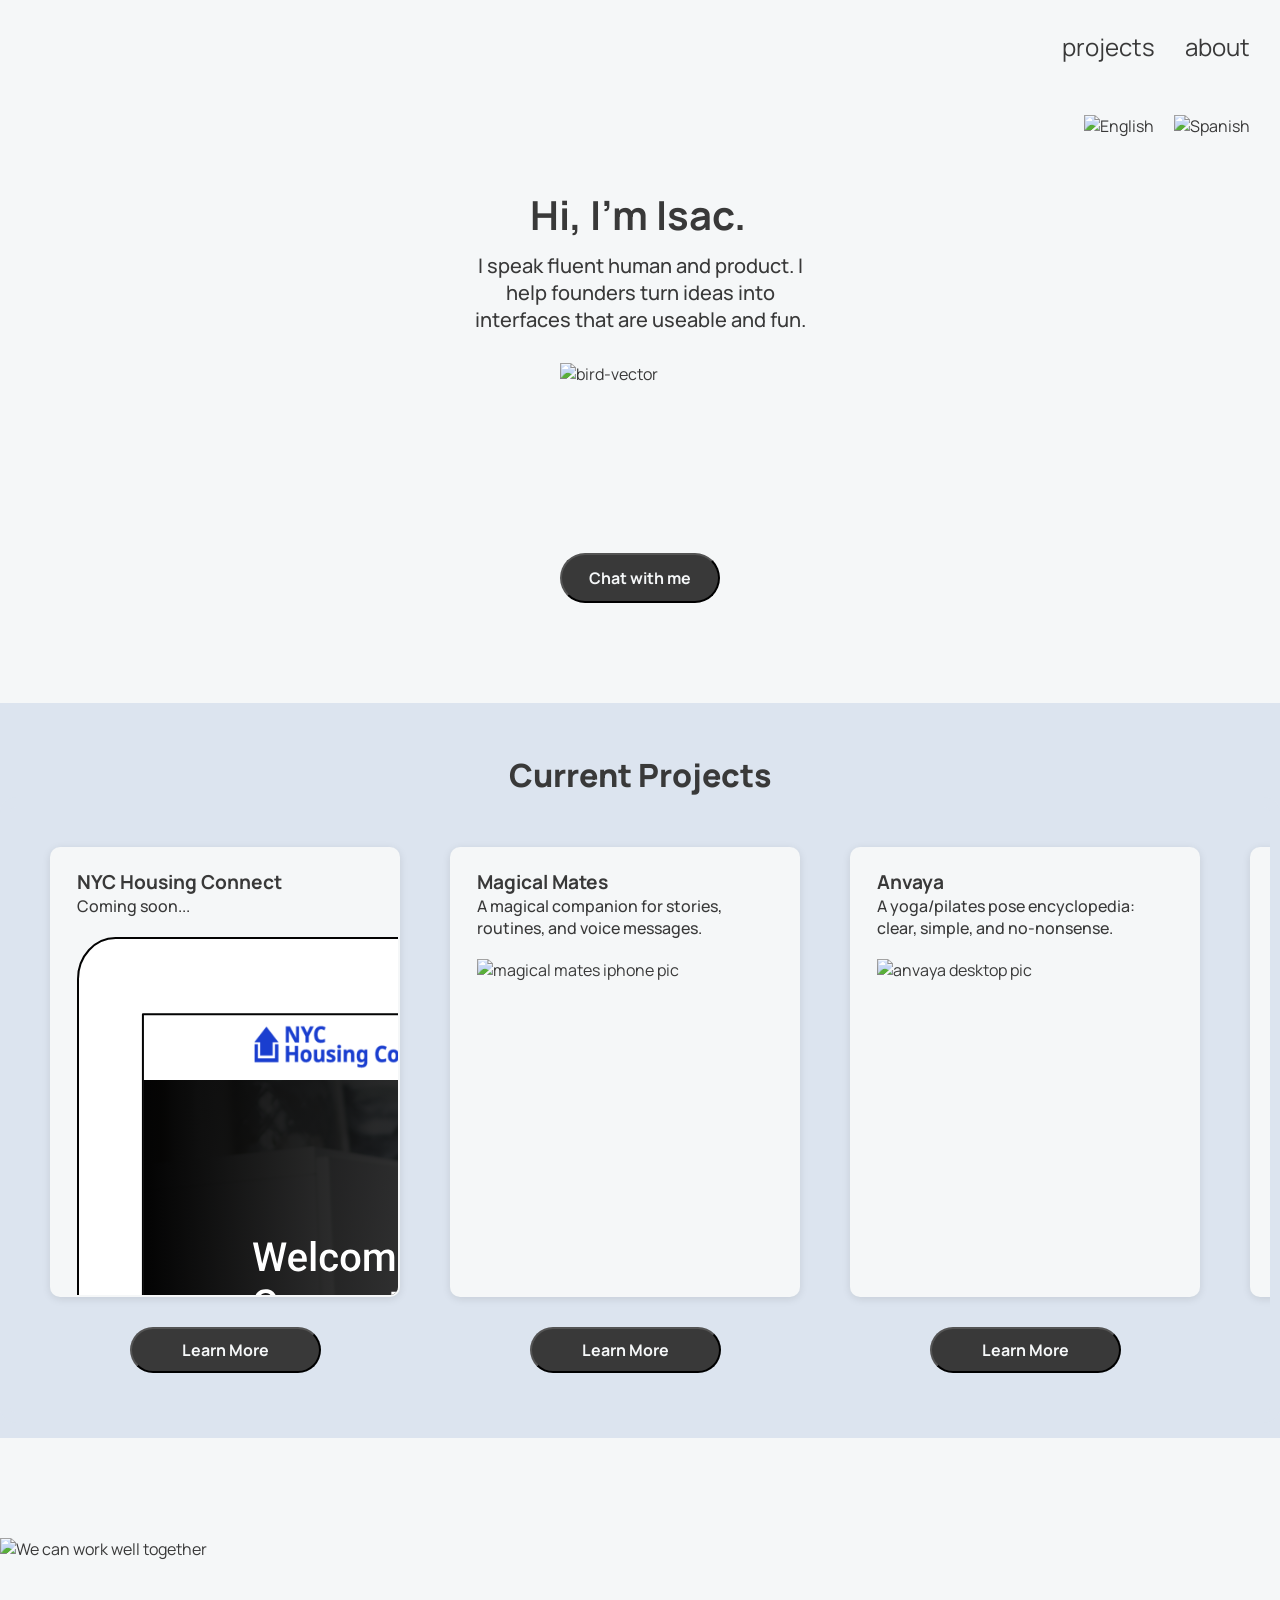
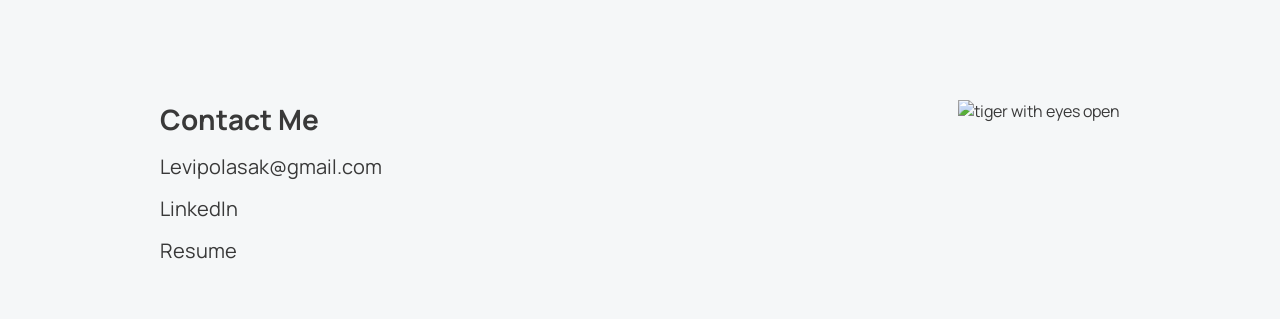
==== index.html @ e6c1c8c8 "Remove spacing in headline" ====
<!DOCTYPE html>
<html lang="en">
<head>
    <meta charset='UTF-8'>
    <meta name="robots" content="noindex,nofollow,noarchive">
    <meta name="googlebot" content="noindex,nofollow,noarchive">
    <meta name="bingbot" content="noindex,nofollow,noarchive">
    <meta name="baiduspider" content="noindex,nofollow,noarchive">
    <meta name="yandex" content="noindex,nofollow,noarchive">
    <meta http-equiv='X-UA-Compatible' content='IE=edge'>
    <meta name='viewport' content='width=device-width, initial-scale=1'>
    <meta name="viewport" content="width=device-width, initial-scale=1.0">
    <title>Isac Polasak | Product Designer</title>
    <link rel="icon" href="./photos/bird.png" type="image/png">
    <link rel='stylesheet' type='text/css' media='screen' href='reset.css'>
    <link rel='stylesheet' type='text/css' media='screen' href='style.css'>
    <link href="https://fonts.googleapis.com/css2?family=Libre+Baskerville:ital,wght@0,400;0,700;1,400&display=swap" rel="stylesheet" />
    <link href="https://fonts.googleapis.com/css2?family=Manrope:wght@100;200;300;400;500;600;700;800;900&display=swap" rel="stylesheet" />
    <script src='script.js'></script>
</head>
    <body>
        <main>
            <header>
                <div id="upper-header">
                    <div id="header-left-side">
                        <a href="./index.html" id="logo-link"></a>
                    </div>
                    <div id="header-right-side">
                        <a href="#section-two">projects</a>
                        <a href="./about.html">about</a>
                    </div>
                </div>
                <div id="lower-header">
                    <a href="index.html"> <img src="./photos/english.png" alt="English" id="english"> </a>
                    <a href="es/indice.html"> <img src="./photos/spanish.png" alt="Spanish" id="spanish"></a>
                </div>
            </header>

            <section id="section-one">
                <h2 class="typewriter"><span class="typed-text">Hi, I'm Isac.</span></h2>
                <p>I speak fluent human and product. I help founders turn ideas into interfaces that are useable and fun.</p>
                <div class="bird-wrapper">
                    <img src="./photos/bird.png" alt="bird-vector" id="section-one-bird">
                    <img src="./photos/birdhover.png" alt="bird-vector" id="bird-hover">
                    <img src="./photos/birdactive.png" alt="bird-vector" id="bird-active">
                </div>
                <button onclick="window.location.href='mailto:Levipolasak@gmail.com'" class="email-button">Chat with me</button>
            </section>


            <section id="section-two">
                <h3>Current Projects</h3>
                <div id="projects">
                    <div class="project-card project-card-desktop" id="nyc-quick-look">
                        <div class="project-card-top" onclick="window.location.href='#'">
                            <div class="project-card-text">
                                <h4>NYC Housing Connect</h4>
                                <p>Coming soon...</p>
                            </div>
                            <img src="./photos/nycdesktop.svg" alt="NYC housing connect pic"  id="nyc-desktop-pic">
                        </div>
                        <button class="project-card-bottom" onclick="window.location.href='#'">Learn More</button>
                    </div>
                    
                    <div class="project-card project-card-iphone" id="mm-quick-look">
                        <div class="project-card-top" onclick="window.location.href='./projects/mm.html'">
                            <div class="project-card-text">
                                <h4>Magical Mates</h4>
                                <p>A magical companion for stories, routines, and voice messages.</p>
                            </div>
                            <img src="./photos/magicalmatesiphone.svg" alt="magical mates iphone pic"  id="mm-iphone-pic">
                        </div>
                        <button class="project-card-bottom" onclick="window.location.href='./projects/mm.html'">Learn More</button>
                    </div>

                    <div class="project-card project-card-desktop" id="anv-quick-look">
                        <div class="project-card-top" onclick="window.location.href='./projects/anvaya.html'">
                            <div class="project-card-text">
                                <h4>Anvaya</h4>
                                <p>A yoga/pilates pose encyclopedia: clear, simple, and no-nonsense.</p>
                            </div>
                            <img src="./photos/anvayadesktop.svg" alt="anvaya desktop pic" id="anvaya-desktop-pic">
                        </div>
                        <button class="project-card-bottom" onclick="window.location.href='./projects/anvaya.html'">Learn More</button>
                    </div>

                    <div class="project-card project-card-iphone" id="bib-quick-look">
                        <div class="project-card-top" onclick="window.location.href='./projects/bib.html'">
                            <div class="project-card-text">
                                <h4>Baked in Brooklyn</h4>
                                <p>Concept for a local bakery app to modernize ordering experiences.</p>
                            </div>
                            <img src="./photos/bakedinbrooklyniphone.svg" alt="bib iphone pic" id="bib-iphone-pic">
                        </div>
                        <button class="project-card-bottom" onclick="window.location.href='./projects/bib.html'">Learn More</button>
                    </div>
                    

                    <div class="project-card project-card-iphone" id="comingsoon-quick-look">
                        <div class="project-card-top">
                            <div class="project-card-text">
                                <h4>Coming soon...</h4>
                                <p>Coming soon...</p>
                            </div>
                            <img src="./photos/comingsoon.png" alt="coming soon" id="coming-soon">
                        </div>
                        <button class="project-card-bottom">Learn More</button>
                    </div>
                </div>
            </section>

            <section id="section-three">
                <img src="./photos/section3image.svg" alt="We can work well together" id="section-three-img">
            </section>

        </main>
        <footer>
            <div id="footer-left-side">
                    <h3>Contact Me</h3>
                    <a href="mailto:Levipolasak@gmail.com" class="email-link">Levipolasak@gmail.com</a>
                    <a href="https://www.linkedin.com/in/polasak/" target="_blank" rel="noopener noreferrer">LinkedIn</a>
                    <a href="isacpolasakresume.pdf" target="_blank" class="resume-button">Resume</a>
                </div>
                <div id="footer-right-side">
                    <img src="./photos/tigerclosed.svg" alt="tiger with eyes closed" id="tiger-closed">
                    <img src="./photos/tigeropen.svg" alt="tiger with eyes open"  id="tiger-open">
                </div>
        </footer>
    </body>
</html>
---- style.css ----
:root {
    --gray-color: #393939;
    --gray-hover: #504a4a;
    --gray-active: #2c2c2c;
    --greige-color: #F5F7F8;
    --blue-hover: rgb(0, 128, 255);
    --darker-greige: rgb(220, 228, 239);
}

* {
    font-family: 'Manrope', sans-serif;
    color:  var(--gray-color);
    margin: 0;
    padding: 0;
    box-sizing: border-box;
    list-style: none;
}

html {
  scroll-behavior: smooth;
}

a {
    text-decoration: none;
}

body {
    background-color: var(--greige-color);
}

/* ====================================================================================
Header
==================================================================================== */


#upper-header {
    display: flex;
    justify-content: space-between;
    padding: 30px;
}

#upper-header a {
    font-family: 'Manrope', sans-serif;
    font-weight: 400;     
    font-size: 1.5rem;
}

#upper-header a:hover {
    text-decoration: underline;
    text-underline-offset: 6px;
}

#upper-header a:active {
    color: var(--blue-hover);
}

#header-right-side {
    display: flex;
    gap: 30px;
}

#header-left-side {
    margin-top: -10px;
}

#logo {
    height: 35px;
}

#logo-link {
    display: block;
    width: 60px;  
    height: 60px; 
    background-image: url('./photos/logo.png');
    background-size: contain;
    background-repeat: no-repeat;
    margin-top: 5px;
}

#logo-link:hover {
    background-image: url('./photos/logo-hover.png');
}

#logo-link:active {
    background-image: url('./photos/logo-active.png');
}

#lower-header {
    display: flex;
    gap: 20px;
    justify-content: flex-end;
    margin-right: 30px;
}


#english, #spanish {
    width: 25px;
    height: 15px;
}

#english:hover, #spanish:hover {
    opacity: 50%;
}

#english:active, #spanish:active {
    opacity: 90%;
}


/* ====================================================================================
Footer
==================================================================================== */

footer {
    background-image: url('./photos/section3bg.png');
    background-size: cover;    
    background-repeat: no-repeat;
    background-position: center;
    display: flex;
    justify-content: space-between;
    padding: 40px 160px;
}

#footer-left-side {
    display: flex;
    flex-direction: column;
}

footer h3 {
    font-family: "Manrope";
    font-size: 1.75rem;
    font-weight: 700;
    white-space: nowrap;
    margin-bottom: 15px;
}

footer a {
    font-size: 1.25rem;
    font-weight: 400;
    margin-bottom: 15px;
}

footer a:hover {
    text-decoration: underline;
    text-underline-offset: 6px;
}

footer a:active {
    color: var(--blue-hover);
    text-decoration: underline;
    text-underline-offset: 6px;
}

footer img {
    width: 250px;
    height: auto;
}

#footer-right-side {
    position: relative;
}

#tiger-closed {
    display: none;
}

#footer-right-side:hover #tiger-open {
    display: none;
}

#footer-right-side:hover #tiger-closed {
    display: block;
}

@media (max-width: 749px) {
    footer {
        padding: 50px 30px 50px 30px;
        height: 320px;
    }
}


/* ====================================================================================
Section 1
==================================================================================== */

#section-one {
    display: flex;
    flex-direction: column;
    gap: 30px;
    max-width: 350px;
    align-items: center;
    margin: 100px auto ; 
    margin-top: 50px;
}

#section-one h2 {
    font-family: "Manrope";
    font-weight: bold;
    font-size: 2.5rem;
    text-align: center;
    margin-bottom: -20px;
}

#section-one p {
    font-family: 'Manrope', sans-serif;
    font-weight: 500;
    font-size: 1.25rem; 
    text-align: center;
}

.bird-wrapper {
    cursor: url('./photos/cursorbird.png'), auto;
    position: relative;
    height: 160px;
    width: 160px;
}

.bird-wrapper img {
    position: absolute;
    top: 0;
    left: 0;
    width: 100%;
    height: 100%;
    object-fit: contain;
    opacity: 0;
    pointer-events: none;
}

#section-one-bird {
    opacity: 1;
}

.bird-wrapper:hover #section-one-bird {
    opacity: 0;
}

.bird-wrapper:hover #bird-hover {
    opacity: 1;
}

.bird-wrapper:active #bird-hover {
    opacity: 0;
}

.bird-wrapper:active #bird-active {
    opacity: 1;
}


#section-one button {
    background-color: var(--gray-color);
    color: var(--greige-color);
    width: 160px;
    height: 50px;
    border-radius: 50px;
    font-size: 1rem; 
    font-family: 'Manrope', sans-serif;
    font-weight: 700;
    cursor: pointer;
}

#section-one button:hover {
    background-color: var(--gray-hover);
}

#section-one button:active {
    background-color: var(--gray-active);
}


/* ====================================================================================
Section 2
==================================================================================== */

#section-two{
    scroll-margin: -20px;;
    padding-top: 50px;
    background-color: var(--darker-greige);
    display: flex;
    flex-direction: column;
    padding-bottom: 15px;
}


#section-two h3 {
    display: flex;
    text-align: center;
    font-family: "Manrope";
    font-weight: 900;
    font-size: 2rem;
    margin: 0 auto;
}

 #projects {
    background-color: var(--blue-purple);
    border-radius: 1rem;
    border: solid 10px var(--darker-greige);
    padding-top: 10px;
    display: flex;
    flex-direction: row;
    overflow-x: auto;
    overflow-y: hidden;
    gap: 30px;
    padding: 40px 20px;
    scroll-snap-type: x mandatory;
    -webkit-overflow-scrolling: touch;
}

.project-card {
    margin-left: 20px;
    flex: 0 0 auto;
    display: flex;
    flex-direction: column;
    align-items: center;
}

.project-card-top {
    width: 350px;
    height: 450px;
    flex: 0 0 auto;
    background-color: var(--greige-color);
    flex-direction: column;
    align-items: center;
    margin-bottom: 20px;
    box-shadow: 0 2px 8px rgba(0,0,0,0.1);
    border-radius: 10px;
    padding: 20px 25px;
    overflow: hidden;
    position: relative;
    border: 2px solid transparent;
    cursor: pointer;
}

.project-card-top:hover {
    border-color: var(--gray-color);
    transition: 0.2s ease-in-out;
}

.project-card-text h4 {
    font-family: "Manrope";
    font-size: 1.2rem;
    font-weight: bold;
}

.project-card-text p {
    font-family: 'Manrope', sans-serif;
    font-size: 1rem;
    font-weight: 500;
}

.project-card img {
    margin: 20px auto 0 auto;
}

.project-card-iphone img {
    max-width: 70%;
    margin: 20px auto 0 auto;
}

#coming-soon {
    margin-top: 45px;
    max-width: 65%;
}

.project-card>button {
    background-color: var(--gray-color);
    color: var(--greige-color);
    padding: 10px 50px;
    border-radius: 50px;
    font-family: 'Manrope', sans-serif;
    font-size: 1rem;
    font-weight: 700;
    margin-top: 10px;
    cursor: pointer;
}

.project-card>button:hover {
    background-color: var(--gray-hover);
}

.project-card>button:active {
    background-color: var(--gray-active);
}


/* ====================================================================================
Section 3
==================================================================================== */

#section-three {
    background-color: var(--greige-color);
}

#section-three img {
    align-self: center;
    margin: 100px auto;
}

@media (max-width: 749px) {
    #section-three img {
        width: 80vw;
    }
}


/* ========================
Typewriter Effect
======================== */

.typewriter {
    overflow: hidden; 
    border-right: 0.1em solid var(--gray-color); 
    white-space: nowrap;
    margin: 0 auto;
    animation: typing 1s steps(12, end), blink-caret 0.5s step-end 0s 3.0 forwards;
    width: fit-content;
}

.typewriter-es {
    overflow: hidden; 
    border-right: 0.1em solid var(--gray-color); 
    white-space: nowrap;
    margin: 0 auto;
    animation: typing-es 1s steps(16, end), blink-caret 0.5s step-end 0s 3.0 forwards;
    width: fit-content;
}

@keyframes typing-es {
    from { width: 0ch; }
    to { width: 12ch; }  
}

@keyframes typing {
    from { width: 0ch; }
    to { width: 9ch; }  
}

@keyframes blink-caret {
    from, to { border-color: transparent }
    50% { border-color: var(--gray-color); }
}

#section-one p {
  animation: fadeIn 1s ease 1.2s forwards;
  opacity: 0;
}

@keyframes fadeIn {
  to {
    opacity: 1;
  }
}


@media (max-width: 450px) {
    #upper-header {
        padding: 20px;
    }

    #upper-header a {
        font-size: 1.2rem;
    }

    #header-right-side {
        gap: 20px;
    }

    #lower-header {
        margin-right: 20px;
        margin-top: -20px;
    }

    .project-card-top {
        width: 250px;
    }

    footer {
        height: 250px;
    }

    footer img {
        margin-left: 20px;
        margin-top: -20px;
    }

    footer h3 {
        font-family: "Manrope";
        font-size: 1.5rem;
        font-weight: 700;
        white-space: nowrap;
        margin-bottom: 10px;
        margin-top: -10px;
    }

    footer a {
        font-size: 1rem;
        font-weight: 400;
        margin-bottom: 8px;
    }
}
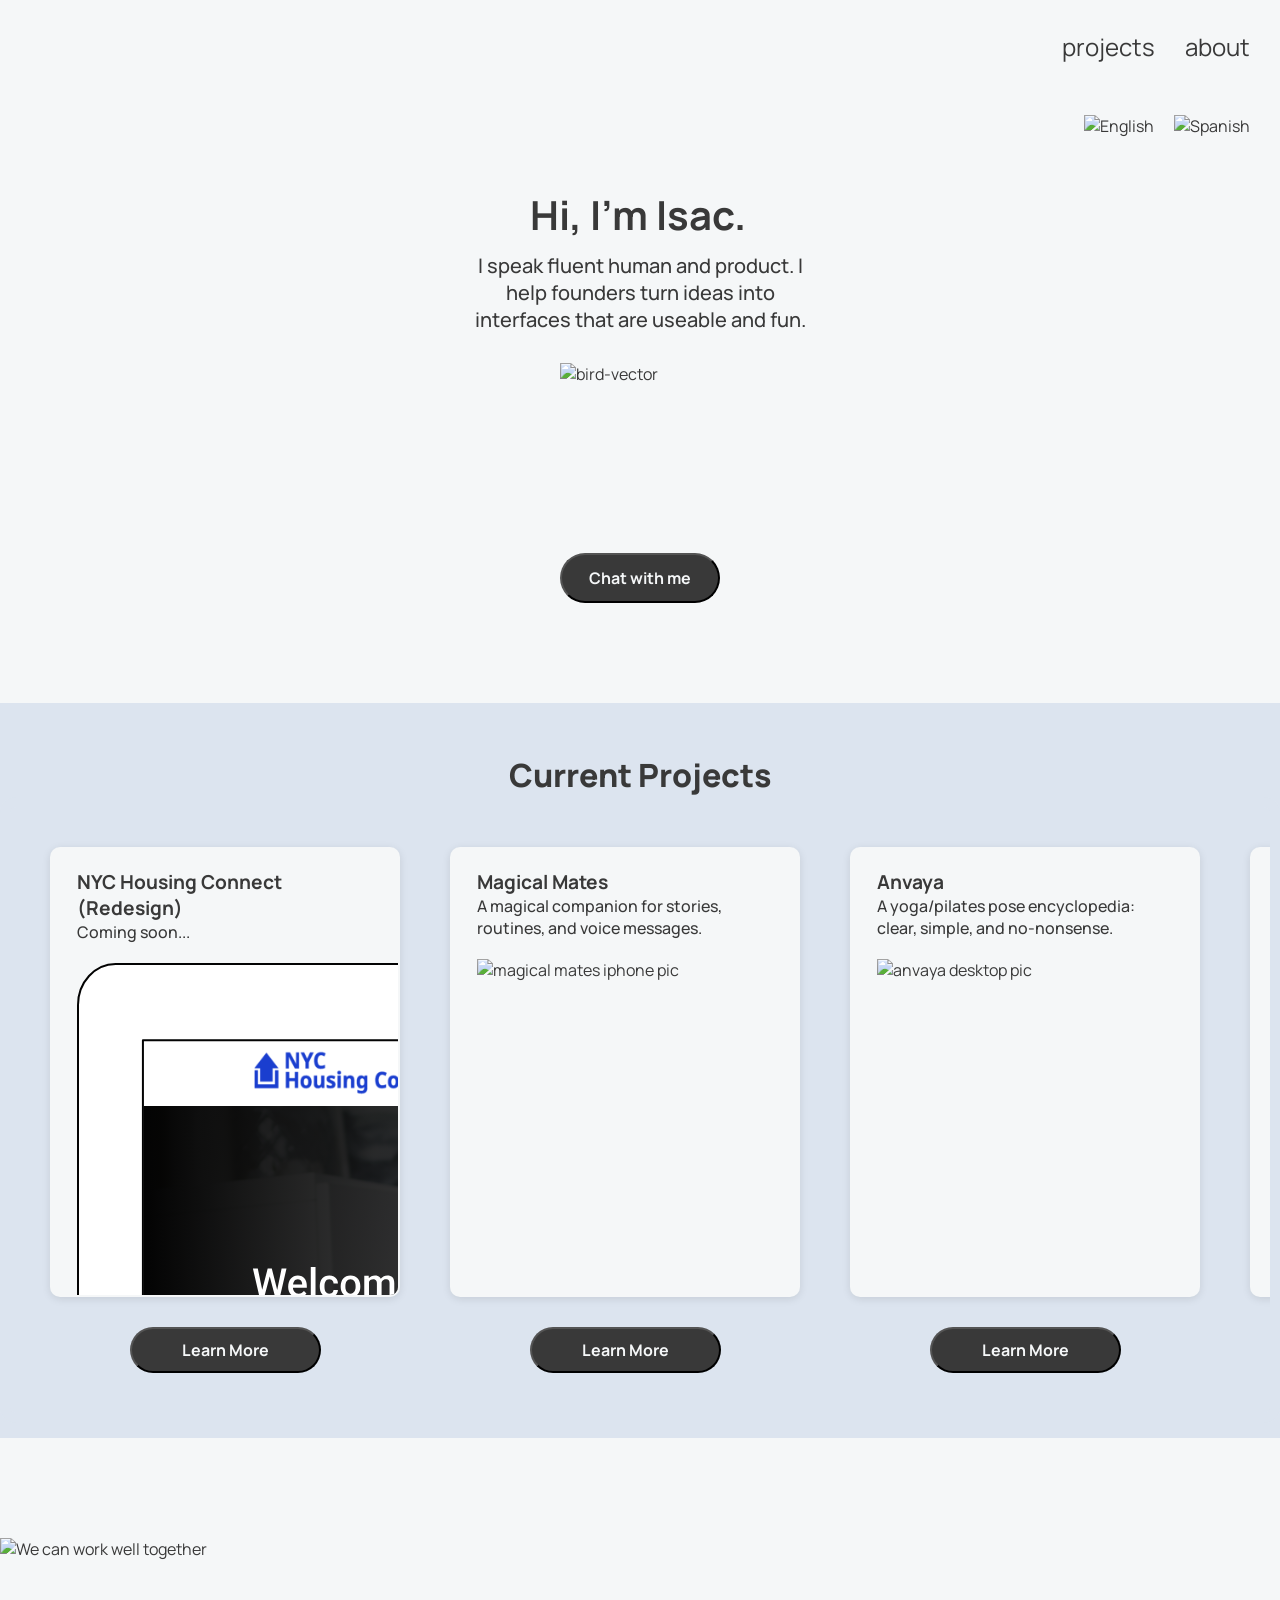
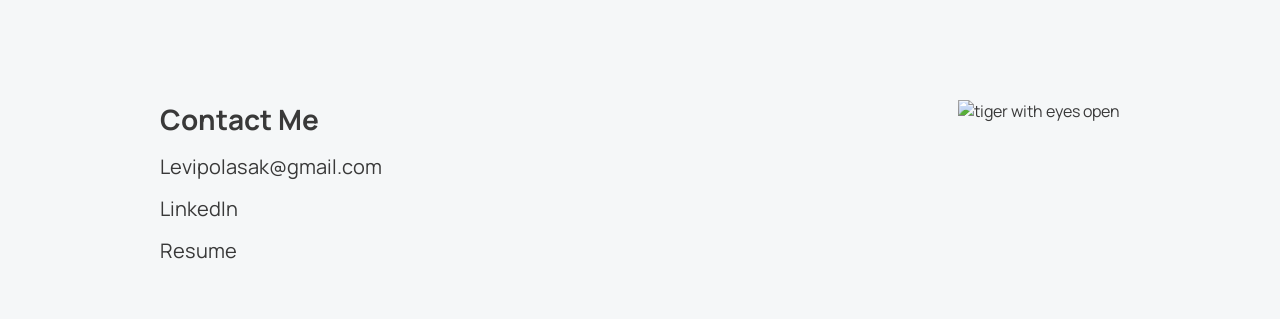
==== commit 953da466: "Add image sliders for before and after" ====
--- a/index.html
+++ b/index.html
@@ -54,7 +54,7 @@
                     <div class="project-card project-card-desktop" id="nyc-quick-look">
                         <div class="project-card-top" onclick="window.location.href='#'">
                             <div class="project-card-text">
-                                <h4>NYC Housing Connect</h4>
+                                <h4>NYC Housing Connect (Redesign)</h4>
                                 <p>Coming soon...</p>
                             </div>
                             <img src="./photos/nycdesktop.svg" alt="NYC housing connect pic"  id="nyc-desktop-pic">
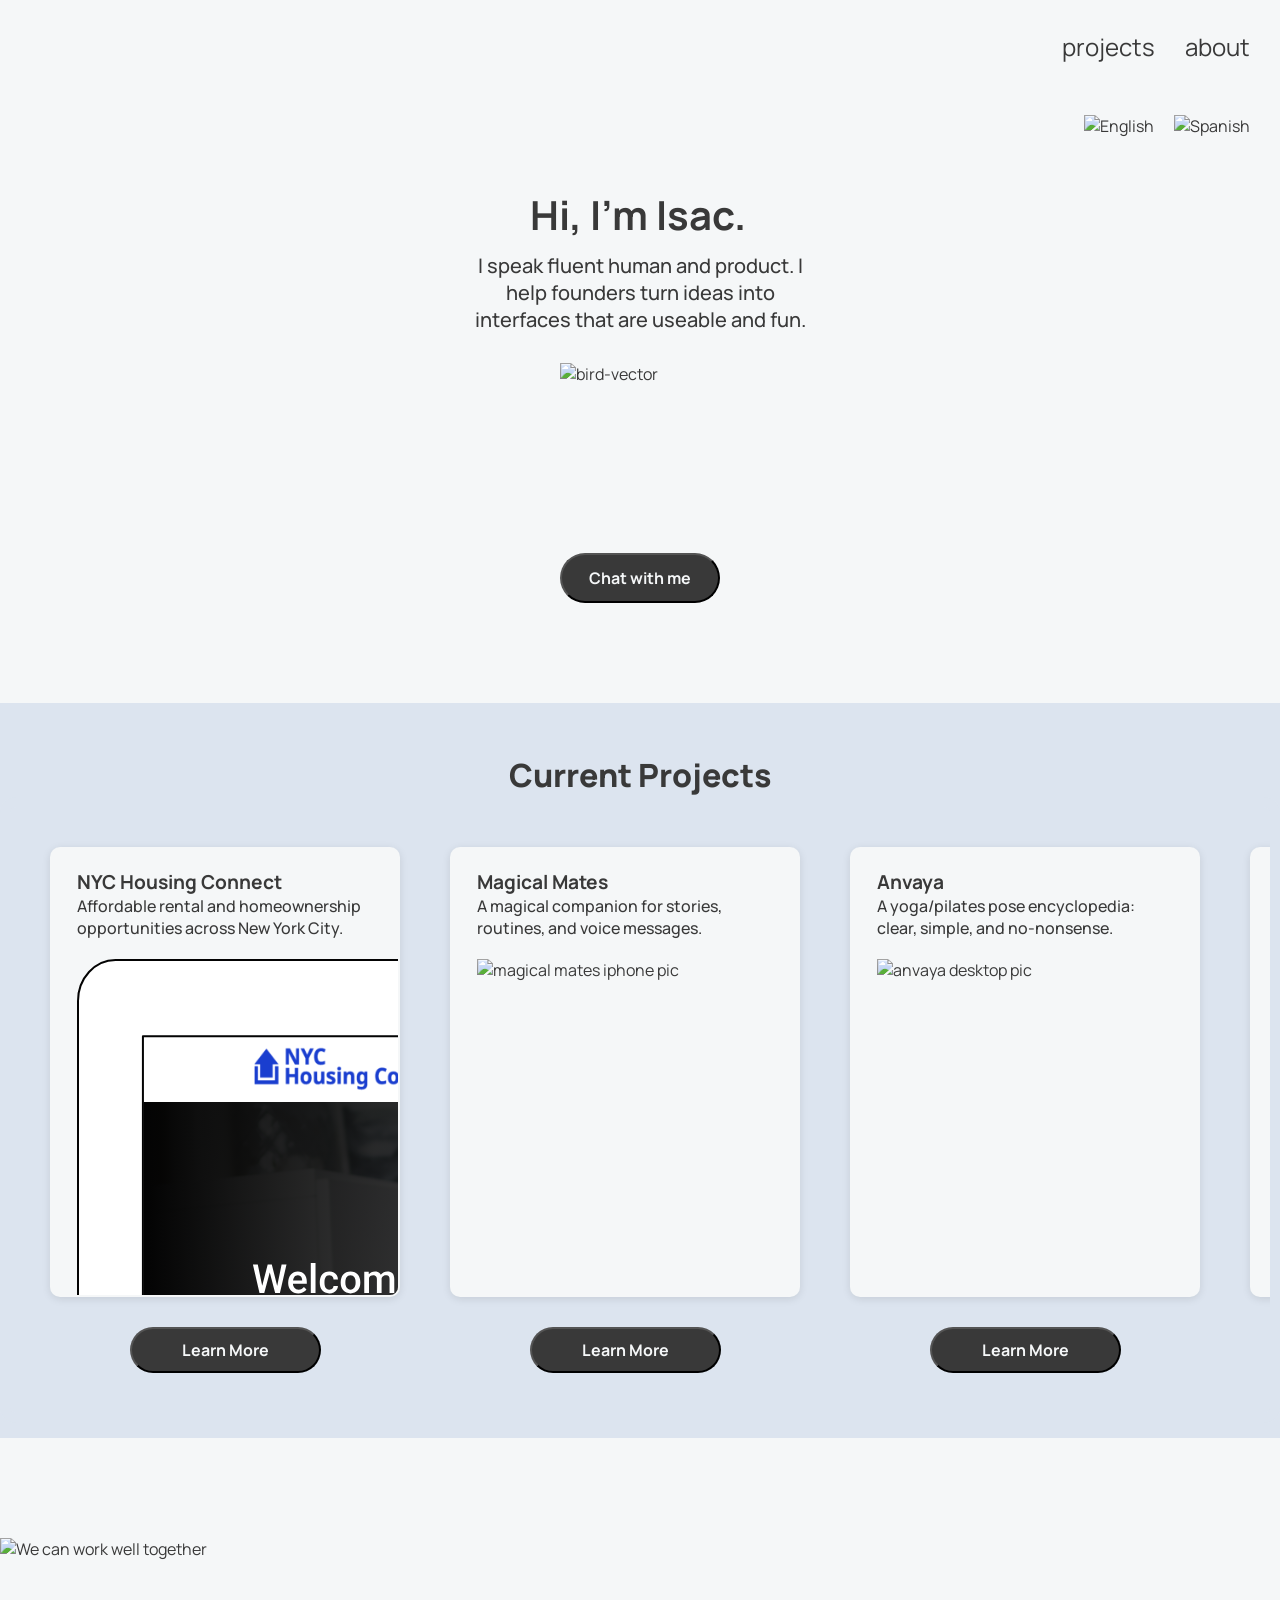
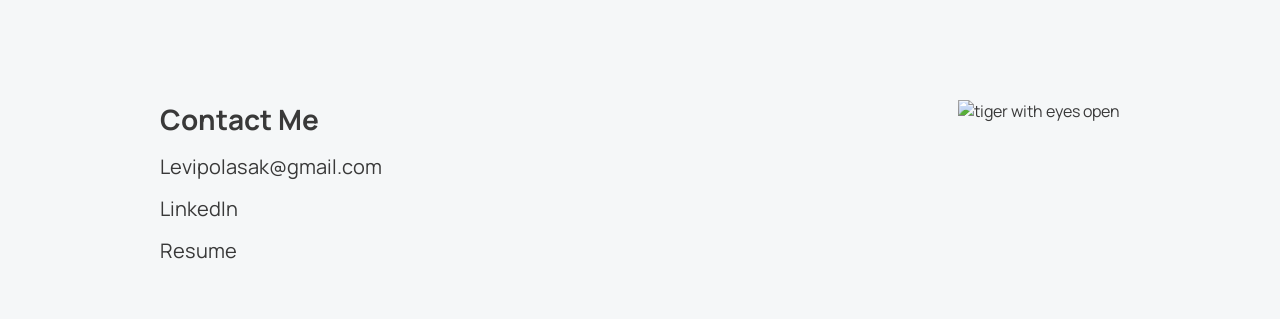
==== commit 3a4044c2: "Add routing to nychc page" ====
--- a/index.html
+++ b/index.html
@@ -52,14 +52,14 @@
                 <h3>Current Projects</h3>
                 <div id="projects">
                     <div class="project-card project-card-desktop" id="nyc-quick-look">
-                        <div class="project-card-top" onclick="window.location.href='#'">
+                        <div class="project-card-top" onclick="window.location.href='./projects/nychc.html'">
                             <div class="project-card-text">
-                                <h4>NYC Housing Connect (Redesign)</h4>
-                                <p>Coming soon...</p>
+                                <h4>NYC Housing Connect</h4>
+                                <p>Affordable rental and homeownership opportunities across New York City.</p>
                             </div>
                             <img src="./photos/nycdesktop.svg" alt="NYC housing connect pic"  id="nyc-desktop-pic">
                         </div>
-                        <button class="project-card-bottom" onclick="window.location.href='#'">Learn More</button>
+                        <button class="project-card-bottom" onclick="window.location.href='./projects/nychc.html'">Learn More</button>
                     </div>
                     
                     <div class="project-card project-card-iphone" id="mm-quick-look">
